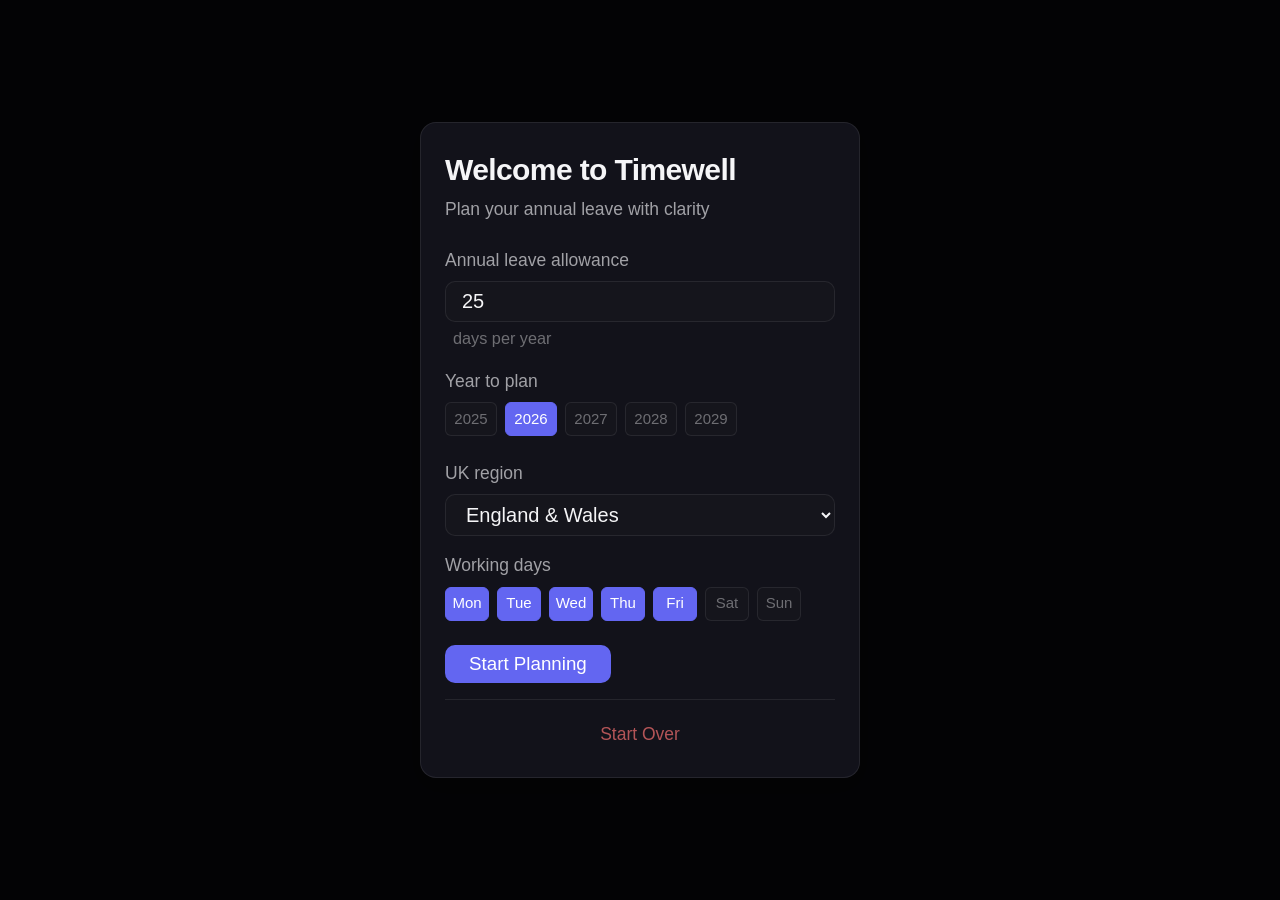
==== index.html @ 7fc9332f "Rebrand to Timewell with major UI/UX improvements - Rename from Leavewise to Timewell throughout - A" ====
<!DOCTYPE html>
<html lang="en">
<head>
    <meta charset="UTF-8">
    <meta name="viewport" content="width=device-width, initial-scale=1.0">
    <title>Timewell - Annual Leave Planner</title>
    <link rel="stylesheet" href="styles.css">
</head>
<body>
    <!-- Clear Toast (outside app so visible over settings) -->
    <div id="clear-toast" class="glass-panel hidden">
        <span>Previously selected days off have been cleared</span>
    </div>

    <!-- Setup Panel - Modal overlay on first load -->
    <div id="setup-overlay" class="overlay">
        <div id="setup-panel" class="glass-panel modal">
            <h1>Welcome to Timewell</h1>
            <p class="subtitle">Plan your annual leave with clarity</p>

            <form id="setup-form">
                <div class="form-group">
                    <label for="allowance">Annual leave allowance</label>
                    <input type="number" id="allowance" min="1" max="50" value="25" required>
                    <span class="hint">days per year</span>
                </div>

                <div class="form-group">
                    <label>Year to plan</label>
                    <div class="year-selector-group">
                        <label class="year-option-label">
                            <input type="radio" name="year" value="2025">
                            <span>2025</span>
                        </label>
                        <label class="year-option-label">
                            <input type="radio" name="year" value="2026" checked>
                            <span>2026</span>
                        </label>
                        <label class="year-option-label">
                            <input type="radio" name="year" value="2027">
                            <span>2027</span>
                        </label>
                        <label class="year-option-label">
                            <input type="radio" name="year" value="2028">
                            <span>2028</span>
                        </label>
                        <label class="year-option-label" title="gosh you plan ahead don't you">
                            <input type="radio" name="year" value="2029">
                            <span>2029</span>
                        </label>
                    </div>
                </div>

                <div class="form-group">
                    <label for="region">UK region</label>
                    <select id="region" required>
                        <option value="england-wales">England & Wales</option>
                        <option value="scotland">Scotland</option>
                    </select>
                </div>

                <div class="form-group">
                    <label>Working days</label>
                    <div class="checkbox-group">
                        <label class="checkbox-label">
                            <input type="checkbox" name="workday" value="1" checked>
                            <span>Mon</span>
                        </label>
                        <label class="checkbox-label">
                            <input type="checkbox" name="workday" value="2" checked>
                            <span>Tue</span>
                        </label>
                        <label class="checkbox-label">
                            <input type="checkbox" name="workday" value="3" checked>
                            <span>Wed</span>
                        </label>
                        <label class="checkbox-label">
                            <input type="checkbox" name="workday" value="4" checked>
                            <span>Thu</span>
                        </label>
                        <label class="checkbox-label">
                            <input type="checkbox" name="workday" value="5" checked>
                            <span>Fri</span>
                        </label>
                        <label class="checkbox-label">
                            <input type="checkbox" name="workday" value="6">
                            <span>Sat</span>
                        </label>
                        <label class="checkbox-label">
                            <input type="checkbox" name="workday" value="0">
                            <span>Sun</span>
                        </label>
                    </div>
                </div>

                <div class="form-actions">
                    <button type="submit" class="btn-primary">Start Planning</button>
                </div>
                <div class="form-actions-secondary">
                    <button type="button" class="btn-danger-text" id="start-over-btn">Start Over</button>
                </div>
            </form>
        </div>
    </div>

    <!-- Label Modal - Shown after drag selection -->
    <div id="label-overlay" class="overlay hidden">
        <div id="label-panel" class="glass-panel modal modal-small">
            <h2>Label this leave</h2>
            <p id="label-summary" class="selection-summary"></p>

            <form id="label-form" autocomplete="off">
                <div class="form-group">
                    <input type="text" id="leave-label" placeholder="e.g. Rome Trip, Christmas" maxlength="30" autofocus autocomplete="off" data-lpignore="true" data-form-type="other">
                </div>

                <div class="modal-actions">
                    <button type="button" class="btn-secondary" id="cancel-label">Cancel</button>
                    <button type="submit" class="btn-primary">Save Leave</button>
                </div>
            </form>
        </div>
    </div>

    <!-- Edit Modal - For editing existing leave blocks -->
    <div id="edit-overlay" class="overlay hidden">
        <div id="edit-panel" class="glass-panel modal modal-small">
            <h2>Edit Leave</h2>
            <p id="edit-summary" class="selection-summary"></p>

            <form id="edit-form">
                <input type="hidden" id="edit-block-id">
                <div class="form-group">
                    <input type="text" id="edit-label" placeholder="Leave label" maxlength="30" required>
                </div>

                <div class="modal-actions">
                    <button type="button" class="btn-danger" id="delete-leave">Delete</button>
                    <button type="button" class="btn-secondary" id="cancel-edit">Cancel</button>
                    <button type="submit" class="btn-primary">Save</button>
                </div>
            </form>
        </div>
    </div>

    <!-- Generate Plan Modal -->
    <div id="plan-overlay" class="overlay hidden">
        <div id="plan-panel" class="glass-panel modal modal-large">
            <h2>Your Leave Plan</h2>

            <div id="plan-content">
                <div id="plan-summary-section">
                    <h3>Days to Book Off</h3>
                    <div id="plan-days-list"></div>
                </div>

                <div id="plan-message-section" class="hidden">
                    <h3>Message for Manager</h3>
                    <div id="plan-message-formatted" class="formatted-message"></div>
                    <div class="copy-actions">
                        <button type="button" class="btn-secondary" id="copy-message">Copy to Clipboard</button>
                    </div>
                </div>
            </div>

            <div class="modal-actions">
                <button type="button" class="btn-primary" id="generate-message-btn">Generate Manager Message</button>
                <button type="button" class="btn-secondary" id="close-plan">Close</button>
            </div>
        </div>
    </div>

    <!-- Main App Container -->
    <div id="app" class="hidden">
        <!-- Header -->
        <header id="header">
            <div class="header-left">
                <h1 class="logo">Timewell</h1>
                <span id="year-display" class="year-badge"></span>
            </div>
            <div class="header-right">
                <button id="settings-btn" class="btn-icon" title="Settings">Settings</button>
                <button id="generate-plan-btn" class="btn-primary">Generate Plan</button>
            </div>
        </header>

        <!-- Live Selection Feedback -->
        <div id="selection-feedback" class="glass-panel hidden">
            <div class="feedback-content">
                <div class="feedback-row">
                    <span class="feedback-label">Leave days:</span>
                    <span id="feedback-days" class="feedback-value"></span>
                </div>
                <div class="feedback-row">
                    <span class="feedback-label">Total days off:</span>
                    <span id="feedback-total" class="feedback-value highlight"></span>
                </div>
            </div>
        </div>

        <!-- Compressed Year Overview (Always visible on right) -->
        <aside id="mini-year-compact" class="glass-panel" title="Click to expand">
            <div class="compact-header">
                <span class="compact-title">Year Overview</span>
                <span class="expand-icon"></span>
            </div>
            <div id="mini-year-compact-grid"></div>
        </aside>

        <!-- Expanded Year Overview Panel (Floating overlay from right) -->
        <aside id="mini-year-sidebar" class="glass-panel hidden">
            <div class="sidebar-header">
                <h3 class="sidebar-title">Year Overview</h3>
                <button id="collapse-sidebar" class="btn-collapse" title="Close">
                    <span class="collapse-icon"></span>
                </button>
            </div>
            <div id="sidebar-content">
                <div id="mini-year"></div>
                <div id="bank-holidays-list">
                    <h4>Bank Holidays</h4>
                    <ul id="bank-holidays-ul"></ul>
                </div>
            </div>
        </aside>

        <!-- Main Content Area -->
        <div id="main-content">
            <!-- Calendar Container -->
            <main id="calendar-container">
                <div id="calendar"></div>
            </main>
        </div>

        <!-- Floating Summary Panel -->
        <aside id="summary-panel" class="glass-panel">
            <div class="summary-row">
                <span class="summary-label">Remaining</span>
                <span id="summary-remaining" class="summary-value highlight">25</span>
            </div>
            <div class="summary-divider"></div>
            <div class="summary-row">
                <span class="summary-label">Leave used</span>
                <span id="summary-used" class="summary-value">0</span>
            </div>
            <div class="summary-row">
                <span class="summary-label">Days off gained</span>
                <span id="summary-gained" class="summary-value">0</span>
            </div>
            <div class="summary-row roi">
                <span class="summary-label">ROI</span>
                <span id="summary-roi" class="summary-value">-</span>
            </div>
        </aside>

        <!-- Undo Toast -->
        <div id="undo-toast" class="glass-panel hidden">
            <span>Leave deleted</span>
            <button id="undo-btn" class="btn-link">Undo</button>
        </div>


        <!-- Click Selection Hint -->
        <div id="click-hint" class="glass-panel hidden">
            <span>Click end date to complete selection</span>
            <button id="hide-hint-forever" class="btn-link">Don't show again</button>
        </div>

        <!-- Footer -->
        <footer id="app-footer">
            <div class="footer-content">
                <div class="footer-designer">
                    <p><strong>Designed and Built<br>by Hal Wall</strong></p>
                </div>
                <div class="footer-about">
                    <p>This is annual leave planning stripped of its usual clunkiness and dressed in clarity. It offers delightful visual insight into your year ahead and calculates the ROI of your relaxation; because if one must escape, one should do it with mathematical precision.</p>
                </div>
                <div class="footer-support">
                    <p><em>A small contribution keeps this alive.</em></p>
                    <a href="https://buymeacoffee.com/halwall" target="_blank" rel="noopener noreferrer" class="coffee-link">Buy me a coffee</a>
                </div>
            </div>
        </footer>
    </div>

    <script src="app.js"></script>
</body>
</html>
---- styles.css ----
/* ==========================================================================
   Timewell - Annual Leave Planner
   Dark glassmorphic theme inspired by Apple, Linear, Arc
   ========================================================================== */

/* CSS Variables */
:root {
    /* Colors */
    --bg-primary: #0d0d12;
    --bg-secondary: #15151c;
    --bg-tertiary: #1c1c26;

    --glass-bg: rgba(25, 25, 35, 0.75);
    --glass-border: rgba(255, 255, 255, 0.08);
    --glass-highlight: rgba(255, 255, 255, 0.05);

    --text-primary: #f5f5f7;
    --text-secondary: #a1a1a6;
    --text-muted: #6e6e73;

    --accent-primary: #6366f1;
    --accent-primary-hover: #818cf8;
    --accent-secondary: #22d3ee;
    --accent-success: #34d399;
    --accent-warning: #fbbf24;
    --accent-danger: #f87171;

    --selection-bg: rgba(99, 102, 241, 0.25);
    --selection-border: rgba(99, 102, 241, 0.5);

    --leave-bg: rgba(34, 211, 238, 0.15);
    --leave-border: rgba(34, 211, 238, 0.4);

    --bank-holiday-bg: rgba(251, 191, 36, 0.1);
    --bank-holiday-border: rgba(251, 191, 36, 0.3);
    --bank-holiday-selection-bg: rgba(251, 191, 36, 0.35);

    --today-ring: rgba(99, 102, 241, 0.6);

    /* Spacing */
    --space-xs: 4px;
    --space-sm: 8px;
    --space-md: 16px;
    --space-lg: 24px;
    --space-xl: 32px;
    --space-2xl: 48px;

    /* Border Radius */
    --radius-sm: 6px;
    --radius-md: 10px;
    --radius-lg: 16px;
    --radius-xl: 24px;

    /* Typography */
    --font-family: -apple-system, BlinkMacSystemFont, 'Segoe UI', Roboto, Oxygen, Ubuntu, sans-serif;
    --font-mono: 'SF Mono', Monaco, 'Cascadia Code', monospace;

    /* Shadows */
    --shadow-sm: 0 2px 8px rgba(0, 0, 0, 0.2);
    --shadow-md: 0 8px 24px rgba(0, 0, 0, 0.3);
    --shadow-lg: 0 16px 48px rgba(0, 0, 0, 0.4);

    /* Transitions */
    --transition-fast: 0.15s ease;
    --transition-normal: 0.25s ease;
    --transition-slow: 0.4s ease;

    /* Layout */
    --sidebar-width: 280px;
}

/* Reset & Base */
*, *::before, *::after {
    box-sizing: border-box;
    margin: 0;
    padding: 0;
}

html {
    font-size: 20px;
    -webkit-font-smoothing: antialiased;
    -moz-osx-font-smoothing: grayscale;
}

body {
    font-family: var(--font-family);
    background: var(--bg-primary);
    color: var(--text-primary);
    min-height: 100vh;
    line-height: 1.5;
}

/* Utility Classes */
.hidden {
    display: none !important;
}

/* Glass Panel Base */
.glass-panel {
    background: var(--glass-bg);
    backdrop-filter: blur(20px);
    -webkit-backdrop-filter: blur(20px);
    border: 1px solid var(--glass-border);
    border-radius: var(--radius-lg);
    box-shadow: var(--shadow-md);
}

/* ==========================================================================
   Overlays & Modals
   ========================================================================== */

.overlay {
    position: fixed;
    inset: 0;
    background: rgba(0, 0, 0, 0.7);
    backdrop-filter: blur(4px);
    display: flex;
    align-items: center;
    justify-content: center;
    z-index: 1000;
    padding: var(--space-lg);
    animation: fadeIn var(--transition-normal);
}

@keyframes fadeIn {
    from { opacity: 0; }
    to { opacity: 1; }
}

.modal {
    padding: var(--space-lg);
    max-width: 440px;
    width: 100%;
    animation: slideUp var(--transition-normal);
}

.modal-small {
    max-width: 360px;
}

.modal-large {
    max-width: 640px;
    max-height: 80vh;
    overflow-y: auto;
}

@keyframes slideUp {
    from {
        opacity: 0;
        transform: translateY(20px);
    }
    to {
        opacity: 1;
        transform: translateY(0);
    }
}

.modal h1 {
    font-size: 1.5rem;
    font-weight: 600;
    margin-bottom: var(--space-xs);
    letter-spacing: -0.02em;
}

.modal h2 {
    font-size: 1.125rem;
    font-weight: 600;
    margin-bottom: var(--space-md);
    letter-spacing: -0.01em;
}

.modal h3 {
    font-size: 0.875rem;
    font-weight: 500;
    color: var(--text-secondary);
    text-transform: uppercase;
    letter-spacing: 0.05em;
    margin-bottom: var(--space-sm);
}

.subtitle {
    color: var(--text-secondary);
    margin-bottom: var(--space-lg);
    font-size: 0.875rem;
}

.selection-summary {
    color: var(--text-secondary);
    font-size: 0.9375rem;
    margin-bottom: var(--space-lg);
    padding: var(--space-sm) var(--space-md);
    background: var(--glass-highlight);
    border-radius: var(--radius-sm);
}

/* ==========================================================================
   Forms
   ========================================================================== */

.form-group {
    margin-bottom: var(--space-md);
}

.form-group label {
    display: block;
    font-size: 0.875rem;
    font-weight: 500;
    color: var(--text-secondary);
    margin-bottom: var(--space-sm);
}

.form-group input[type="number"],
.form-group input[type="text"],
.form-group select,
.form-group textarea {
    width: 100%;
    padding: var(--space-sm) var(--space-md);
    background: var(--bg-secondary);
    border: 1px solid var(--glass-border);
    border-radius: var(--radius-md);
    color: var(--text-primary);
    font-size: 1rem;
    font-family: inherit;
    transition: border-color var(--transition-fast), box-shadow var(--transition-fast);
}

.form-group input:focus,
.form-group select:focus,
.form-group textarea:focus {
    outline: none;
    border-color: var(--accent-primary);
    box-shadow: 0 0 0 3px rgba(99, 102, 241, 0.2);
}

.form-group textarea {
    min-height: 200px;
    resize: vertical;
    font-family: var(--font-mono);
    font-size: 0.875rem;
    line-height: 1.6;
}

.form-group .hint {
    font-size: 0.8125rem;
    color: var(--text-muted);
    margin-left: var(--space-sm);
}

/* Checkbox Group */
.checkbox-group {
    display: flex;
    gap: var(--space-sm);
    flex-wrap: wrap;
    justify-content: flex-start;
}

.checkbox-label {
    width: 44px;
    height: 34px;
    background: var(--bg-secondary);
    border: 1px solid var(--glass-border);
    border-radius: var(--radius-sm);
    cursor: pointer;
    transition: all var(--transition-fast);
    position: relative;
    overflow: hidden;
}

.checkbox-label input {
    position: absolute;
    opacity: 0;
    pointer-events: none;
    width: 0;
    height: 0;
}

.checkbox-label span {
    position: absolute;
    top: 0;
    left: 0;
    right: 0;
    bottom: 0;
    display: flex;
    align-items: center;
    justify-content: center;
    font-size: 0.75rem;
    font-weight: 500;
    color: var(--text-muted);
    transition: color var(--transition-fast);
}

.checkbox-label:hover {
    border-color: var(--accent-primary);
}

.checkbox-label:has(input:checked) {
    background: var(--accent-primary);
    border-color: var(--accent-primary);
}

.checkbox-label:has(input:checked) span {
    color: white;
}

/* Year Selector Group */
.year-selector-group {
    display: flex;
    gap: var(--space-sm);
    flex-wrap: wrap;
    justify-content: flex-start;
}

.year-option-label {
    width: 52px;
    height: 34px;
    background: var(--bg-secondary);
    border: 1px solid var(--glass-border);
    border-radius: var(--radius-sm);
    cursor: pointer;
    transition: all var(--transition-fast);
    position: relative;
    overflow: hidden;
}

.year-option-label input {
    position: absolute;
    opacity: 0;
    pointer-events: none;
    width: 0;
    height: 0;
}

.year-option-label span {
    position: absolute;
    top: 0;
    left: 0;
    right: 0;
    bottom: 0;
    display: flex;
    align-items: center;
    justify-content: center;
    font-size: 0.75rem;
    font-weight: 500;
    color: var(--text-muted);
    transition: color var(--transition-fast);
}

.year-option-label:hover {
    border-color: var(--accent-primary);
}

.year-option-label:has(input:checked) {
    background: var(--accent-primary);
    border-color: var(--accent-primary);
}

.year-option-label:has(input:checked) span {
    color: white;
}

/* ==========================================================================
   Buttons
   ========================================================================== */

.btn-primary {
    display: inline-flex;
    align-items: center;
    justify-content: center;
    padding: var(--space-sm) var(--space-lg);
    background: var(--accent-primary);
    color: white;
    border: none;
    border-radius: var(--radius-md);
    font-size: 0.9375rem;
    font-weight: 500;
    cursor: pointer;
    transition: all var(--transition-fast);
}

.btn-primary:hover {
    background: var(--accent-primary-hover);
    transform: translateY(-1px);
}

.btn-primary:active {
    transform: translateY(0);
}

.btn-secondary {
    display: inline-flex;
    align-items: center;
    justify-content: center;
    padding: var(--space-sm) var(--space-md);
    background: var(--bg-tertiary);
    color: var(--text-primary);
    border: 1px solid var(--glass-border);
    border-radius: var(--radius-md);
    font-size: 0.875rem;
    font-weight: 500;
    cursor: pointer;
    transition: all var(--transition-fast);
}

.btn-secondary:hover {
    background: var(--bg-secondary);
    border-color: var(--text-muted);
}

.btn-danger {
    display: inline-flex;
    align-items: center;
    justify-content: center;
    padding: var(--space-sm) var(--space-md);
    background: transparent;
    color: var(--accent-danger);
    border: 1px solid var(--accent-danger);
    border-radius: var(--radius-md);
    font-size: 0.875rem;
    font-weight: 500;
    cursor: pointer;
    transition: all var(--transition-fast);
}

.btn-danger:hover {
    background: var(--accent-danger);
    color: white;
}

.btn-icon {
    display: inline-flex;
    align-items: center;
    justify-content: center;
    padding: var(--space-sm) var(--space-md);
    background: transparent;
    color: var(--text-secondary);
    border: 1px solid var(--glass-border);
    border-radius: var(--radius-md);
    font-size: 0.8125rem;
    font-weight: 500;
    cursor: pointer;
    transition: all var(--transition-fast);
}

.btn-icon:hover {
    color: var(--text-primary);
    border-color: var(--text-muted);
    background: var(--bg-tertiary);
}

.btn-link {
    background: none;
    border: none;
    color: var(--accent-primary);
    font-size: 0.875rem;
    font-weight: 500;
    cursor: pointer;
    text-decoration: underline;
    text-underline-offset: 2px;
}

.btn-link:hover {
    color: var(--accent-primary-hover);
}

.modal-actions {
    display: flex;
    gap: var(--space-sm);
    justify-content: flex-end;
    margin-top: var(--space-lg);
}

.form-actions {
    margin-top: var(--space-md);
}

.form-actions-secondary {
    margin-top: var(--space-md);
    padding-top: var(--space-md);
    border-top: 1px solid var(--glass-border);
    text-align: center;
}

.btn-danger-text {
    background: none;
    border: none;
    color: var(--accent-danger);
    font-size: 0.875rem;
    font-weight: 500;
    cursor: pointer;
    padding: var(--space-sm);
    opacity: 0.7;
    transition: opacity var(--transition-fast);
}

.btn-danger-text:hover {
    opacity: 1;
    text-decoration: underline;
}

.copy-actions {
    display: flex;
    gap: var(--space-sm);
    margin-top: var(--space-md);
}

/* ==========================================================================
   Header
   ========================================================================== */

#header {
    position: sticky;
    top: 0;
    z-index: 300;
    display: flex;
    align-items: center;
    justify-content: space-between;
    padding: var(--space-md) var(--space-xl);
    background: rgba(13, 13, 18, 0.95);
    backdrop-filter: blur(12px);
    border-bottom: 1px solid var(--glass-border);
}

.header-left {
    display: flex;
    align-items: center;
    gap: var(--space-md);
}

.logo {
    font-size: 1.25rem;
    font-weight: 600;
    letter-spacing: -0.02em;
    background: linear-gradient(135deg, var(--accent-primary), var(--accent-secondary));
    -webkit-background-clip: text;
    -webkit-text-fill-color: transparent;
    background-clip: text;
}

.year-badge {
    padding: var(--space-xs) var(--space-sm);
    background: var(--bg-tertiary);
    border: 1px solid var(--glass-border);
    border-radius: var(--radius-sm);
    font-size: 0.875rem;
    font-weight: 500;
    color: var(--text-secondary);
}


.header-right {
    display: flex;
    align-items: center;
    gap: var(--space-sm);
}


/* ==========================================================================
   Main Content Layout
   ========================================================================== */

#main-content {
    display: flex;
    gap: var(--space-lg);
    padding: var(--space-lg);
    padding-bottom: 120px;
}

/* ==========================================================================
   Mini Year Sidebar (Compact + Expanded Views)
   ========================================================================== */

/* Compact view - positioned in top right */
#mini-year-compact {
    position: fixed;
    top: 90px;
    right: var(--space-xl);
    z-index: 100;
    padding: var(--space-sm) var(--space-md);
    width: 200px;
    cursor: pointer;
    transition: all var(--transition-fast);
}

#mini-year-compact:hover {
    border-color: var(--accent-primary);
    transform: translateY(-2px);
}

.compact-header {
    display: flex;
    align-items: center;
    justify-content: space-between;
    margin-bottom: var(--space-sm);
}

.compact-title {
    font-size: 0.65rem;
    font-weight: 600;
    color: var(--text-secondary);
    text-transform: uppercase;
    letter-spacing: 0.05em;
}

.expand-icon {
    width: 0;
    height: 0;
    border-top: 4px solid transparent;
    border-bottom: 4px solid transparent;
    border-right: 5px solid var(--text-secondary);
    transition: all var(--transition-fast);
}

#mini-year-compact:hover .expand-icon {
    border-right-color: var(--accent-primary);
}

/* Compact mini year grid - super compressed 4x3 */
#mini-year-compact-grid {
    display: grid;
    grid-template-columns: repeat(4, 1fr);
    gap: 2px;
}

.compact-month {
    text-align: center;
}

.compact-month-label {
    font-size: 0.5rem;
    color: var(--text-muted);
    margin-bottom: 1px;
    display: block;
}

.compact-month-days {
    display: grid;
    grid-template-columns: repeat(7, 1fr);
    gap: 0;
}

.compact-day {
    width: 4px;
    height: 4px;
    border-radius: 1px;
    background: var(--bg-tertiary);
}

.compact-day.has-leave {
    background: var(--accent-secondary);
}

.compact-day.is-bank-holiday {
    background: var(--holiday-color);
}

.compact-day.is-weekend {
    background: var(--bg-secondary);
}

.compact-day.is-today {
    background: rgba(52, 211, 153, 0.6);
    box-shadow: 0 0 0 1px var(--accent-success);
}

.compact-day.is-past {
    opacity: 0.35;
}

/* Expanded sidebar - floating overlay from right */
#mini-year-sidebar {
    position: fixed;
    top: 90px;
    right: var(--space-xl);
    z-index: 200;
    width: 620px;
    padding: var(--space-lg);
    max-height: calc(100vh - 100px);
    overflow-y: auto;
    overflow-x: hidden;
    animation: slideInRight var(--transition-normal);
    scrollbar-width: none; /* Firefox */
    -ms-overflow-style: none; /* IE and Edge */
}

#mini-year-sidebar::-webkit-scrollbar {
    display: none; /* Chrome, Safari, Opera */
}

@keyframes slideInRight {
    from {
        opacity: 0;
        transform: translateX(20px);
    }
    to {
        opacity: 1;
        transform: translateX(0);
    }
}

@keyframes slideInLeft {
    from {
        opacity: 0;
        transform: translateX(-20px);
    }
    to {
        opacity: 1;
        transform: translateX(0);
    }
}

#mini-year-sidebar.hidden {
    display: none;
}

.sidebar-header {
    display: flex;
    align-items: center;
    justify-content: space-between;
    margin-bottom: var(--space-md);
}

.sidebar-title {
    font-size: 0.75rem;
    font-weight: 600;
    color: var(--text-secondary);
    text-transform: uppercase;
    letter-spacing: 0.05em;
    margin: 0;
}

.btn-collapse {
    width: 28px;
    height: 28px;
    background: var(--bg-tertiary);
    border: 1px solid var(--glass-border);
    border-radius: var(--radius-sm);
    cursor: pointer;
    display: flex;
    align-items: center;
    justify-content: center;
    transition: all var(--transition-fast);
    font-size: 1rem;
    color: var(--text-secondary);
}

.btn-collapse:hover {
    background: var(--accent-primary);
    border-color: var(--accent-primary);
    color: white;
}

.collapse-icon::before {
    content: '×';
}

#sidebar-content {
    display: flex;
    flex-direction: column;
}

#mini-year {
    display: grid;
    grid-template-columns: repeat(4, 1fr);
    gap: var(--space-md);
    margin-bottom: var(--space-lg);
    width: 100%;
}

.mini-month {
    padding: var(--space-xs);
}

.mini-month-name {
    font-size: 0.625rem;
    font-weight: 600;
    color: var(--text-muted);
    text-transform: uppercase;
    letter-spacing: 0.03em;
    margin-bottom: 2px;
}

.mini-month-grid {
    display: grid;
    grid-template-columns: repeat(7, 1fr);
    gap: 1px;
}

.mini-day {
    width: 100%;
    aspect-ratio: 1;
    font-size: 0.5625rem;
    display: flex;
    align-items: center;
    justify-content: center;
    color: var(--text-muted);
    border-radius: 2px;
}

.mini-day.empty {
    visibility: hidden;
}

.mini-day.weekend {
    color: var(--text-muted);
    opacity: 0.5;
}

.mini-day.bank-holiday {
    background: var(--accent-warning);
    color: var(--bg-primary);
    font-weight: 600;
}

.mini-day.has-leave {
    background: var(--accent-secondary);
    color: var(--bg-primary);
    font-weight: 600;
}

.mini-day.is-today {
    background: rgba(52, 211, 153, 0.5);
    color: var(--accent-success);
    font-weight: 700;
    box-shadow: 0 0 0 1px var(--accent-success);
}

.mini-day.is-past {
    opacity: 0.35;
}

#bank-holidays-list {
    border-top: 1px solid var(--glass-border);
    padding-top: var(--space-md);
}

#bank-holidays-list h4 {
    font-size: 0.6875rem;
    font-weight: 600;
    color: var(--text-secondary);
    text-transform: uppercase;
    letter-spacing: 0.05em;
    margin-bottom: var(--space-sm);
}

#bank-holidays-ul {
    list-style: none;
    font-size: 0.75rem;
    color: var(--text-muted);
}

#bank-holidays-ul li {
    padding: var(--space-xs) 0;
    display: flex;
    align-items: center;
    gap: var(--space-xs);
}

#bank-holidays-ul li::before {
    content: '';
    width: 6px;
    height: 6px;
    background: var(--accent-warning);
    border-radius: 50%;
    flex-shrink: 0;
}

/* ==========================================================================
   Calendar
   ========================================================================== */

#calendar-container {
    flex: 1;
    min-width: 0;
}

#calendar {
    display: flex;
    flex-direction: column;
    max-width: 900px;
    margin: 0 auto;
}

/* Weekday Header - Fixed at top of calendar */
.weekday-header {
    display: grid;
    grid-template-columns: repeat(7, 1fr);
    gap: 2px;
    margin-bottom: var(--space-sm);
    position: sticky;
    top: 60px;
    background: var(--bg-primary);
    padding: var(--space-sm) 0;
    z-index: 10;
}

.weekday-label {
    text-align: center;
    font-size: 0.6875rem;
    font-weight: 600;
    color: var(--text-muted);
    text-transform: uppercase;
    letter-spacing: 0.05em;
    padding: var(--space-xs);
}

/* Continuous weeks grid */
.weeks-container {
    display: flex;
    flex-direction: column;
    gap: 2px;
}

.week-row {
    display: grid;
    grid-template-columns: repeat(7, 1fr);
    gap: 2px;
}

/* Day Tiles - Compact rectangles */
.day-tile {
    height: 32px;
    display: flex;
    align-items: center;
    justify-content: center;
    background: var(--bg-tertiary);
    border: 1px solid transparent;
    border-radius: var(--radius-sm);
    cursor: pointer;
    transition: all var(--transition-fast);
    position: relative;
    user-select: none;
}

/* Alternating month colors */
.day-tile.month-even {
    background: rgba(28, 28, 38, 0.9);
}

.day-tile.month-odd {
    background: rgba(21, 21, 28, 0.9);
}

.day-tile:hover {
    background: rgba(255, 255, 255, 0.05);
    border-color: var(--glass-border);
}

.day-tile.empty {
    background: transparent;
    cursor: default;
    pointer-events: none;
}

.day-content {
    display: flex;
    align-items: center;
    gap: var(--space-xs);
}

.day-number {
    font-size: 0.8125rem;
    font-weight: 500;
    color: var(--text-primary);
}

.month-indicator {
    font-size: 0.625rem;
    font-weight: 600;
    color: var(--accent-primary);
    text-transform: uppercase;
}

.day-tile.empty .day-number {
    visibility: hidden;
}

/* Weekend styling */
.day-tile.weekend {
    background: rgba(255, 255, 255, 0.02) !important;
}

.day-tile.weekend .day-number {
    color: var(--text-muted);
}

.day-tile.weekend.month-even {
    background: rgba(35, 35, 45, 0.5) !important;
}

.day-tile.weekend.month-odd {
    background: rgba(25, 25, 32, 0.5) !important;
}

/* Today */
.day-tile.today {
    background: rgba(52, 211, 153, 0.35);
    border-color: rgba(52, 211, 153, 0.5);
}

.day-tile.today .day-number {
    display: none;
}

.day-tile.today .month-indicator {
    display: none;
}

.day-tile.today::after {
    content: 'TODAY';
    font-size: 0.55rem;
    font-weight: 700;
    color: var(--accent-success);
    letter-spacing: 0.03em;
}

/* Bank Holiday */
.day-tile.bank-holiday {
    background: var(--bank-holiday-bg);
    border-color: var(--bank-holiday-border);
}

.day-tile.bank-holiday .day-number {
    color: var(--accent-warning);
}

.bank-holiday-dot {
    width: 4px;
    height: 4px;
    background: var(--accent-warning);
    border-radius: 50%;
}

/* Non-working day */
.day-tile.non-working {
    background: rgba(255, 255, 255, 0.01);
}

.day-tile.non-working .day-number {
    opacity: 0.4;
}

/* Selection States */
.day-tile.selecting {
    background: var(--selection-bg);
    border-color: var(--selection-border);
}

.day-tile.selecting.bank-holiday {
    background: var(--bank-holiday-selection-bg);
    border-color: var(--accent-warning);
}

.day-tile.selection-start,
.day-tile.selection-end {
    background: var(--accent-primary);
    border-color: var(--accent-primary);
}

.day-tile.selection-start .day-number,
.day-tile.selection-end .day-number {
    color: white;
}

.day-tile.selection-start .month-indicator,
.day-tile.selection-end .month-indicator {
    color: rgba(255, 255, 255, 0.8);
}

/* Leave Block */
.day-tile.has-leave {
    background: var(--leave-bg);
    border-color: var(--leave-border);
}

.day-tile.has-leave .day-number {
    color: var(--accent-secondary);
}

.day-tile.leave-start {
    border-top-left-radius: var(--radius-sm);
    border-bottom-left-radius: var(--radius-sm);
    border-top-right-radius: 0;
    border-bottom-right-radius: 0;
}

.day-tile.leave-end {
    border-top-right-radius: var(--radius-sm);
    border-bottom-right-radius: var(--radius-sm);
    border-top-left-radius: 0;
    border-bottom-left-radius: 0;
}

.day-tile.leave-middle {
    border-radius: 0;
}

.day-tile.leave-single {
    border-radius: var(--radius-sm);
}

/* Leave Label */
.leave-label {
    position: absolute;
    top: -10px;
    left: 2px;
    font-size: 0.5625rem;
    font-weight: 600;
    color: var(--accent-secondary);
    background: var(--bg-primary);
    padding: 1px 4px;
    border-radius: 2px;
    white-space: nowrap;
    text-transform: uppercase;
    letter-spacing: 0.02em;
    z-index: 5;
}

/* Bank Holiday Label */
.bank-holiday-label {
    position: absolute;
    top: -10px;
    left: 2px;
    font-size: 0.5625rem;
    font-weight: 600;
    color: var(--accent-warning);
    background: var(--bg-primary);
    padding: 1px 4px;
    border-radius: 2px;
    white-space: nowrap;
    text-transform: uppercase;
    letter-spacing: 0.02em;
    z-index: 5;
}

/* Edit controls on hover */
.day-tile.has-leave:hover .leave-edit-btn {
    opacity: 1;
}

.leave-edit-btn {
    position: absolute;
    top: 2px;
    right: 2px;
    width: 16px;
    height: 16px;
    background: var(--bg-secondary);
    border: 1px solid var(--glass-border);
    border-radius: 3px;
    display: flex;
    align-items: center;
    justify-content: center;
    font-size: 0.5rem;
    color: var(--text-secondary);
    cursor: pointer;
    opacity: 0;
    transition: opacity var(--transition-fast);
    z-index: 10;
}

.leave-edit-btn:hover {
    background: var(--accent-primary);
    color: white;
    border-color: var(--accent-primary);
}

/* Leave Drag-to-Shift */
body.leave-dragging {
    cursor: ew-resize !important;
    user-select: none;
}

body.leave-dragging * {
    cursor: ew-resize !important;
}

.day-tile.has-leave {
    cursor: ew-resize;
}

.day-tile.dragging {
    opacity: 0.5;
    transform: scale(0.95);
}

.day-tile.drag-preview {
    background: var(--selection-bg) !important;
    border-color: var(--accent-primary) !important;
    box-shadow: 0 0 0 2px rgba(99, 102, 241, 0.3);
}

/* ==========================================================================
   Selection Feedback
   ========================================================================== */

#selection-feedback {
    position: fixed;
    bottom: 32px;
    left: 50%;
    transform: translateX(-50%);
    z-index: 200;
    padding: var(--space-md) var(--space-lg);
    min-width: 200px;
    animation: fadeSlideUp var(--transition-fast);
}

@keyframes fadeSlideUp {
    from {
        opacity: 0;
        transform: translateX(-50%) translateY(10px);
    }
    to {
        opacity: 1;
        transform: translateX(-50%) translateY(0);
    }
}

@keyframes fadeSlideDown {
    from {
        opacity: 0;
        transform: translateX(-50%) translateY(-10px);
    }
    to {
        opacity: 1;
        transform: translateX(-50%) translateY(0);
    }
}

.feedback-content {
    display: flex;
    flex-direction: column;
    gap: var(--space-sm);
}

.feedback-row {
    display: flex;
    justify-content: space-between;
    align-items: center;
    gap: var(--space-lg);
}

.feedback-label {
    font-size: 0.8125rem;
    color: var(--text-secondary);
}

.feedback-value {
    font-size: 1rem;
    font-weight: 600;
    color: var(--text-primary);
}

.feedback-value.highlight {
    color: var(--accent-success);
    font-size: 1.125rem;
}

/* ==========================================================================
   Summary Panel
   ========================================================================== */

#summary-panel {
    position: fixed;
    bottom: var(--space-xl);
    left: var(--space-xl);
    z-index: 100;
    padding: var(--space-lg);
    min-width: 200px;
    cursor: pointer;
    transition: all var(--transition-fast);
}

#summary-panel:hover {
    border-color: var(--accent-primary);
}

.summary-row {
    display: flex;
    justify-content: space-between;
    align-items: center;
    padding: var(--space-xs) 0;
}

.summary-label {
    font-size: 0.8125rem;
    color: var(--text-secondary);
}

.summary-value {
    font-size: 1rem;
    font-weight: 600;
    color: var(--text-primary);
    font-variant-numeric: tabular-nums;
}

.summary-value.highlight {
    color: var(--accent-success);
    font-size: 1.5rem;
}

.summary-divider {
    height: 1px;
    background: var(--glass-border);
    margin: var(--space-sm) 0;
}

.summary-row.roi .summary-value {
    color: var(--accent-secondary);
}

/* ==========================================================================
   Undo Toast
   ========================================================================== */

#undo-toast {
    position: fixed;
    bottom: var(--space-xl);
    left: 50%;
    transform: translateX(-50%);
    z-index: 300;
    padding: var(--space-sm) var(--space-lg);
    display: flex;
    align-items: center;
    gap: var(--space-md);
    font-size: 0.875rem;
    color: var(--text-secondary);
    animation: toastIn var(--transition-normal);
}

#clear-toast {
    position: fixed;
    bottom: var(--space-xl);
    left: 50%;
    transform: translateX(-50%);
    z-index: 1100;
    padding: var(--space-sm) var(--space-lg);
    display: flex;
    align-items: center;
    gap: var(--space-md);
    font-size: 0.875rem;
    color: var(--text-secondary);
    animation: toastIn var(--transition-normal);
}

@keyframes toastIn {
    from {
        opacity: 0;
        transform: translateX(-50%) translateY(20px);
    }
    to {
        opacity: 1;
        transform: translateX(-50%) translateY(0);
    }
}

/* ==========================================================================
   Plan Modal
   ========================================================================== */

#plan-summary-section {
    margin-bottom: var(--space-lg);
}

#plan-days-list {
    display: flex;
    flex-direction: column;
    gap: var(--space-md);
    max-height: 300px;
    overflow-y: auto;
    padding: var(--space-md);
    background: var(--bg-secondary);
    border-radius: var(--radius-md);
}

.plan-month-group {
    padding-bottom: var(--space-sm);
}

.plan-month-group:not(:last-child) {
    border-bottom: 1px solid var(--glass-border);
}

.plan-month-name {
    font-size: 0.75rem;
    font-weight: 600;
    color: var(--accent-primary);
    text-transform: uppercase;
    letter-spacing: 0.05em;
    margin-bottom: var(--space-xs);
}

.plan-days {
    display: flex;
    flex-wrap: wrap;
    gap: var(--space-xs);
}

.plan-day {
    padding: 2px 8px;
    background: var(--leave-bg);
    border: 1px solid var(--leave-border);
    border-radius: var(--radius-sm);
    font-size: 0.75rem;
    color: var(--accent-secondary);
}

.plan-day .leave-name {
    font-size: 0.625rem;
    color: var(--text-muted);
    margin-left: var(--space-xs);
}

/* Formatted Message */
#plan-message-section {
    margin-top: var(--space-lg);
    padding-top: var(--space-lg);
    border-top: 1px solid var(--glass-border);
}

.formatted-message {
    background: var(--bg-secondary);
    border-radius: var(--radius-md);
    padding: var(--space-lg);
    font-size: 0.875rem;
    line-height: 1.8;
}

.formatted-message .greeting {
    margin-bottom: var(--space-md);
}

.formatted-message .intro {
    margin-bottom: var(--space-md);
    color: var(--text-secondary);
}

.formatted-message .leave-list {
    list-style: none;
    margin-bottom: var(--space-md);
}

.formatted-message .leave-list li {
    padding: var(--space-xs) 0;
    padding-left: var(--space-md);
    position: relative;
}

.formatted-message .leave-list li::before {
    content: '•';
    position: absolute;
    left: 0;
    color: var(--accent-secondary);
}

.formatted-message .sign-off {
    color: var(--text-secondary);
}

/* ==========================================================================
   Scrollbar
   ========================================================================== */

::-webkit-scrollbar {
    width: 8px;
    height: 8px;
}

::-webkit-scrollbar-track {
    background: transparent;
}

::-webkit-scrollbar-thumb {
    background: var(--bg-tertiary);
    border-radius: 4px;
}

::-webkit-scrollbar-thumb:hover {
    background: var(--text-muted);
}

/* ==========================================================================
   Responsive Adjustments
   ========================================================================== */

@media (max-width: 900px) {
    #mini-year-sidebar,
    #mini-year-compact {
        display: none;
    }

    #main-content {
        padding: var(--space-md);
    }
}

@media (max-width: 768px) {
    #header {
        padding: var(--space-sm) var(--space-md);
    }

    .day-tile {
        height: 28px;
    }

    .day-number {
        font-size: 0.75rem;
    }

    #summary-panel {
        bottom: var(--space-md);
        right: var(--space-md);
        left: var(--space-md);
        min-width: auto;
    }
}

/* ==========================================================================
   Click Selection Hint
   ========================================================================== */

#click-hint {
    position: fixed;
    top: 80px;
    left: 50%;
    transform: translateX(-50%);
    z-index: 200;
    padding: var(--space-sm) var(--space-lg);
    display: flex;
    align-items: center;
    gap: var(--space-md);
    font-size: 0.875rem;
    color: var(--text-secondary);
    animation: fadeSlideDown var(--transition-fast);
}

#click-hint span {
    color: var(--accent-primary);
    font-weight: 500;
}

/* ==========================================================================
   Footer
   ========================================================================== */

#app-footer {
    margin-top: var(--space-2xl);
    padding: var(--space-xl) var(--space-2xl);
    background: var(--glass-bg);
    border-top: 1px solid var(--glass-border);
}

.footer-content {
    display: grid;
    grid-template-columns: 180px minmax(300px, 600px) 180px;
    gap: var(--space-xl);
    align-items: start;
    justify-content: space-between;
}

.footer-designer p {
    margin: 0;
    font-size: 0.875rem;
    color: var(--text-secondary);
}

.footer-designer strong {
    color: var(--text-primary);
    font-weight: 600;
}

.footer-bio {
    font-size: 0.75rem !important;
    color: var(--text-muted) !important;
    margin-top: var(--space-xs) !important;
}

.footer-about p {
    margin: 0;
    font-size: 0.8125rem;
    color: var(--text-muted);
    line-height: 1.6;
}

.footer-support {
    text-align: right;
}

.footer-support p {
    margin: 0 0 var(--space-sm) 0;
    font-size: 0.8125rem;
    color: var(--text-muted);
}

.coffee-link {
    display: inline-block;
    padding: var(--space-sm) var(--space-md);
    background: linear-gradient(135deg, #FFDD00, #FBB034);
    color: #000;
    font-size: 0.8125rem;
    font-weight: 600;
    text-decoration: none;
    border-radius: var(--radius-md);
    transition: all var(--transition-fast);
}

.coffee-link:hover {
    transform: translateY(-2px);
    box-shadow: 0 4px 12px rgba(251, 176, 52, 0.3);
}

@media (max-width: 768px) {
    .footer-content {
        grid-template-columns: 1fr;
        text-align: center;
    }

    .footer-support {
        text-align: center;
    }
}

/* ==========================================================================
   Summary Panel Expanded State
   ========================================================================== */

#summary-panel.expanded {
    min-width: 320px;
}

.summary-expanded-content {
    margin-top: var(--space-md);
    padding-top: var(--space-md);
    border-top: 1px solid var(--glass-border);
}

.roi-explanation {
    font-size: 0.75rem;
    color: var(--text-muted);
    line-height: 1.6;
}

.roi-explanation h4 {
    font-size: 0.8125rem;
    font-weight: 600;
    color: var(--text-secondary);
    margin-bottom: var(--space-sm);
}

.roi-explanation p {
    margin-bottom: var(--space-sm);
}

.roi-explanation ul {
    list-style: none;
    padding-left: var(--space-md);
}

.roi-explanation li {
    position: relative;
    margin-bottom: var(--space-xs);
}

.roi-explanation li::before {
    content: '•';
    position: absolute;
    left: calc(-1 * var(--space-md));
    color: var(--accent-secondary);
}
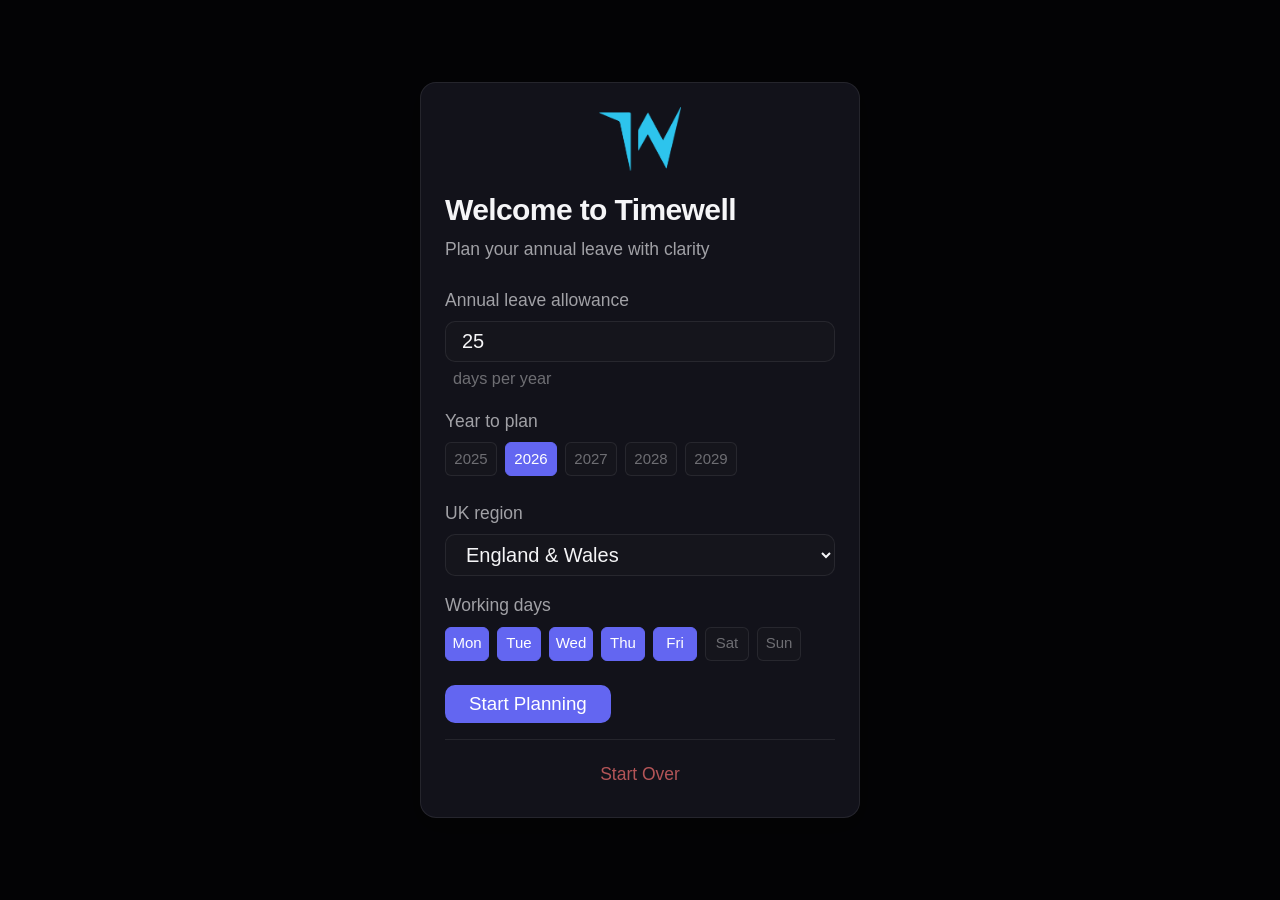
==== commit 4174c21f: "Add Timewell logo as favicon, header icon, setup screen, and README" ====
--- a/index.html
+++ b/index.html
@@ -4,6 +4,7 @@
     <meta charset="UTF-8">
     <meta name="viewport" content="width=device-width, initial-scale=1.0">
     <title>Timewell - Annual Leave Planner</title>
+    <link rel="icon" type="image/png" href="twAsset_logo.png">
     <link rel="stylesheet" href="styles.css">
 </head>
 <body>
@@ -15,6 +16,7 @@
     <!-- Setup Panel - Modal overlay on first load -->
     <div id="setup-overlay" class="overlay">
         <div id="setup-panel" class="glass-panel modal">
+            <img src="twAsset_logo.png" alt="Timewell" class="setup-logo">
             <h1>Welcome to Timewell</h1>
             <p class="subtitle">Plan your annual leave with clarity</p>
 
@@ -175,6 +177,7 @@
         <!-- Header -->
         <header id="header">
             <div class="header-left">
+                <img src="twAsset_logo.png" alt="Timewell" class="logo-icon">
                 <h1 class="logo">Timewell</h1>
                 <span id="year-display" class="year-badge"></span>
             </div>
--- a/styles.css
+++ b/styles.css
@@ -153,6 +153,14 @@
         opacity: 1;
         transform: translateY(0);
     }
+}
+
+.setup-logo {
+    display: block;
+    height: 64px;
+    width: auto;
+    object-fit: contain;
+    margin: 0 auto var(--space-md);
 }
 
 .modal h1 {
@@ -524,6 +532,12 @@
     display: flex;
     align-items: center;
     gap: var(--space-md);
+}
+
+.logo-icon {
+    height: 32px;
+    width: auto;
+    object-fit: contain;
 }
 
 .logo {
@@ -1550,7 +1564,7 @@
 
 .footer-content {
     display: grid;
-    grid-template-columns: 180px minmax(300px, 600px) 180px;
+    grid-template-columns: 180px minmax(300px, 750px) 180px;
     gap: var(--space-xl);
     align-items: start;
     justify-content: space-between;
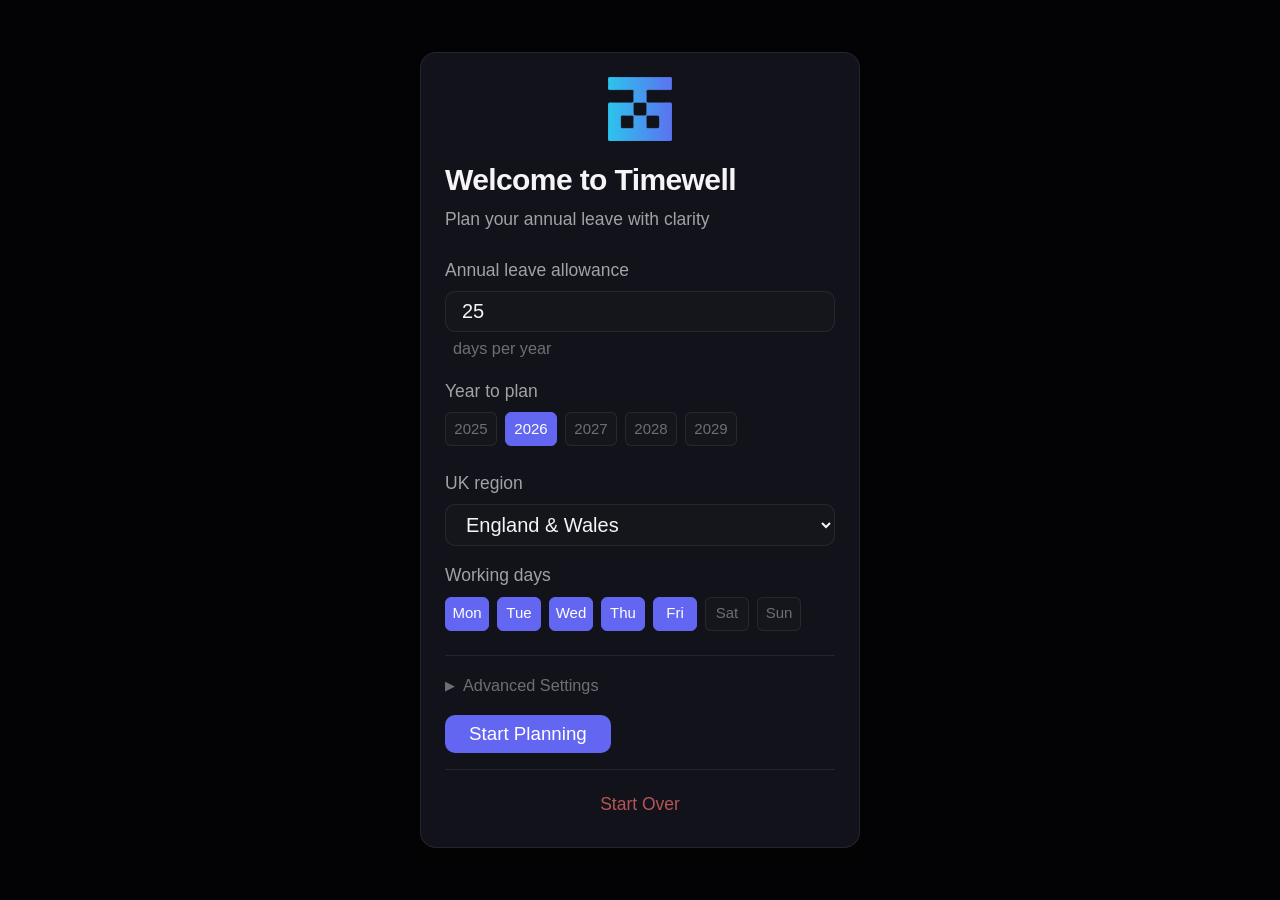
==== commit d9898b43: "Add advanced settings, calendar improvements, and social sharing - Add collapsible Advanced Settings" ====
--- a/index.html
+++ b/index.html
@@ -4,6 +4,20 @@
     <meta charset="UTF-8">
     <meta name="viewport" content="width=device-width, initial-scale=1.0">
     <title>Timewell - Annual Leave Planner</title>
+    <meta name="description" content="Plan your annual leave with clarity. Visual leave planning with ROI calculations for your time off.">
+
+    <!-- Open Graph / Social Media -->
+    <meta property="og:type" content="website">
+    <meta property="og:title" content="Timewell - Annual Leave Planner">
+    <meta property="og:description" content="Plan your annual leave with clarity. Visual leave planning with ROI calculations for your time off.">
+    <meta property="og:image" content="social_banner.jpg">
+
+    <!-- Twitter Card -->
+    <meta name="twitter:card" content="summary_large_image">
+    <meta name="twitter:title" content="Timewell - Annual Leave Planner">
+    <meta name="twitter:description" content="Plan your annual leave with clarity. Visual leave planning with ROI calculations for your time off.">
+    <meta name="twitter:image" content="social_banner.jpg">
+
     <link rel="icon" type="image/png" href="twAsset_logo.png">
     <link rel="stylesheet" href="styles.css">
 </head>
@@ -92,6 +106,48 @@
                             <input type="checkbox" name="workday" value="0">
                             <span>Sun</span>
                         </label>
+                    </div>
+                </div>
+
+                <!-- Advanced Settings -->
+                <div class="advanced-settings-section">
+                    <button type="button" class="advanced-toggle" id="advanced-toggle">
+                        <span class="toggle-icon">▶</span>
+                        <span>Advanced Settings</span>
+                    </button>
+                    <div class="advanced-content hidden" id="advanced-content">
+                        <div class="form-group">
+                            <label class="toggle-label">
+                                <input type="checkbox" id="include-bank-holidays" checked>
+                                <span class="toggle-switch"></span>
+                                <span class="toggle-text">Bank holidays are free (don't count as leave)</span>
+                            </label>
+                            <p class="hint advanced-hint">Turn off if you must use annual leave for bank holidays</p>
+                        </div>
+
+                        <div class="form-group">
+                            <label>Leave year starts</label>
+                            <div class="leave-year-start">
+                                <select id="leave-year-month">
+                                    <option value="0" selected>January</option>
+                                    <option value="1">February</option>
+                                    <option value="2">March</option>
+                                    <option value="3">April</option>
+                                    <option value="4">May</option>
+                                    <option value="5">June</option>
+                                    <option value="6">July</option>
+                                    <option value="7">August</option>
+                                    <option value="8">September</option>
+                                    <option value="9">October</option>
+                                    <option value="10">November</option>
+                                    <option value="11">December</option>
+                                </select>
+                                <select id="leave-year-day">
+                                    <option value="1" selected>1</option>
+                                </select>
+                            </div>
+                            <p class="hint advanced-hint">For April-April leave years, select April 1st</p>
+                        </div>
                     </div>
                 </div>
 
@@ -198,6 +254,10 @@
                     <span class="feedback-label">Total days off:</span>
                     <span id="feedback-total" class="feedback-value highlight"></span>
                 </div>
+                <div class="feedback-row roi">
+                    <span class="feedback-label">ROI:</span>
+                    <span id="feedback-roi" class="feedback-value"></span>
+                </div>
             </div>
         </div>
 
--- a/styles.css
+++ b/styles.css
@@ -531,7 +531,11 @@
 .header-left {
     display: flex;
     align-items: center;
-    gap: var(--space-md);
+    gap: var(--space-sm);
+}
+
+.header-left .year-badge {
+    margin-left: var(--space-sm);
 }
 
 .logo-icon {
@@ -1044,13 +1048,21 @@
     border-radius: 50%;
 }
 
-/* Non-working day */
+/* Non-working day - same styling as weekends */
 .day-tile.non-working {
-    background: rgba(255, 255, 255, 0.01);
+    background: rgba(255, 255, 255, 0.02) !important;
 }
 
 .day-tile.non-working .day-number {
-    opacity: 0.4;
+    color: var(--text-muted);
+}
+
+.day-tile.non-working.month-even {
+    background: rgba(35, 35, 45, 0.5) !important;
+}
+
+.day-tile.non-working.month-odd {
+    background: rgba(25, 25, 32, 0.5) !important;
 }
 
 /* Selection States */
@@ -1146,6 +1158,16 @@
     z-index: 5;
 }
 
+/* Dual labels - when leave starts on a bank holiday */
+.day-tile.dual-labels .bank-holiday-label {
+    left: 2px;
+}
+
+.day-tile.dual-labels .leave-label {
+    left: auto;
+    right: 2px;
+}
+
 /* Edit controls on hover */
 .day-tile.has-leave:hover .leave-edit-btn {
     opacity: 1;
@@ -1266,6 +1288,10 @@
 .feedback-value.highlight {
     color: var(--accent-success);
     font-size: 1.125rem;
+}
+
+.feedback-row.roi .feedback-value {
+    color: var(--accent-secondary);
 }
 
 /* ==========================================================================
@@ -1679,3 +1705,130 @@
     left: calc(-1 * var(--space-md));
     color: var(--accent-secondary);
 }
+
+/* ==========================================================================
+   Advanced Settings
+   ========================================================================== */
+
+.advanced-settings-section {
+    margin-top: var(--space-md);
+    padding-top: var(--space-md);
+    border-top: 1px solid var(--glass-border);
+}
+
+.advanced-toggle {
+    display: flex;
+    align-items: center;
+    gap: var(--space-sm);
+    background: none;
+    border: none;
+    color: var(--text-muted);
+    font-size: 0.8125rem;
+    font-weight: 500;
+    cursor: pointer;
+    padding: var(--space-xs) 0;
+    transition: color var(--transition-fast);
+}
+
+.advanced-toggle:hover {
+    color: var(--text-secondary);
+}
+
+.advanced-toggle .toggle-icon {
+    font-size: 0.625rem;
+    transition: transform var(--transition-fast);
+}
+
+.advanced-toggle.open .toggle-icon {
+    transform: rotate(90deg);
+}
+
+.advanced-content {
+    padding-top: var(--space-md);
+}
+
+.advanced-hint {
+    margin-top: var(--space-xs);
+    margin-left: 0;
+}
+
+/* Toggle Switch */
+.toggle-label {
+    display: flex;
+    align-items: center;
+    gap: var(--space-sm);
+    cursor: pointer;
+}
+
+.toggle-label input[type="checkbox"] {
+    position: absolute;
+    opacity: 0;
+    width: 0;
+    height: 0;
+}
+
+.toggle-switch {
+    position: relative;
+    width: 40px;
+    height: 22px;
+    background: var(--bg-tertiary);
+    border: 1px solid var(--glass-border);
+    border-radius: 11px;
+    transition: all var(--transition-fast);
+    flex-shrink: 0;
+}
+
+.toggle-switch::after {
+    content: '';
+    position: absolute;
+    top: 2px;
+    left: 2px;
+    width: 16px;
+    height: 16px;
+    background: var(--text-muted);
+    border-radius: 50%;
+    transition: all var(--transition-fast);
+}
+
+.toggle-label input:checked + .toggle-switch {
+    background: var(--accent-primary);
+    border-color: var(--accent-primary);
+}
+
+.toggle-label input:checked + .toggle-switch::after {
+    left: 20px;
+    background: white;
+}
+
+.toggle-text {
+    font-size: 0.875rem;
+    color: var(--text-secondary);
+}
+
+/* Leave Year Start Selects */
+.leave-year-start {
+    display: flex;
+    gap: var(--space-sm);
+}
+
+.leave-year-start select {
+    flex: 1;
+    padding: var(--space-sm) var(--space-md);
+    background: var(--bg-secondary);
+    border: 1px solid var(--glass-border);
+    border-radius: var(--radius-md);
+    color: var(--text-primary);
+    font-size: 0.875rem;
+    font-family: inherit;
+    cursor: pointer;
+}
+
+.leave-year-start select:focus {
+    outline: none;
+    border-color: var(--accent-primary);
+    box-shadow: 0 0 0 3px rgba(99, 102, 241, 0.2);
+}
+
+#leave-year-day {
+    max-width: 80px;
+}
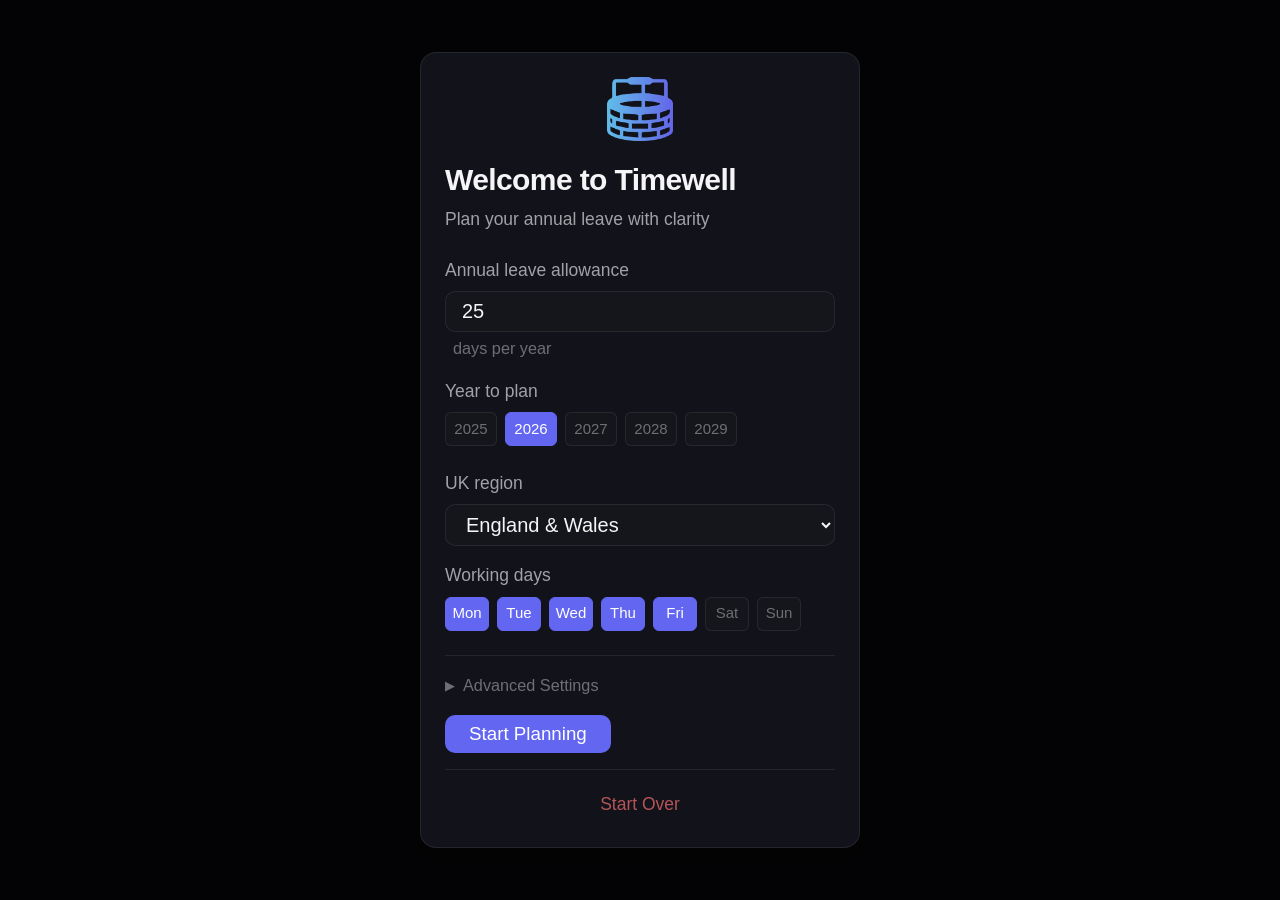
==== commit 4857ec6c: "Improve advanced settings and leave year customization - Fix bank holiday toggle: checkbox now means" ====
--- a/index.html
+++ b/index.html
@@ -8,15 +8,16 @@
 
     <!-- Open Graph / Social Media -->
     <meta property="og:type" content="website">
+    <meta property="og:url" content="https://timewell.uk/">
     <meta property="og:title" content="Timewell - Annual Leave Planner">
     <meta property="og:description" content="Plan your annual leave with clarity. Visual leave planning with ROI calculations for your time off.">
-    <meta property="og:image" content="social_banner.jpg">
+    <meta property="og:image" content="https://timewell.uk/social_banner.jpg">
 
     <!-- Twitter Card -->
     <meta name="twitter:card" content="summary_large_image">
     <meta name="twitter:title" content="Timewell - Annual Leave Planner">
     <meta name="twitter:description" content="Plan your annual leave with clarity. Visual leave planning with ROI calculations for your time off.">
-    <meta name="twitter:image" content="social_banner.jpg">
+    <meta name="twitter:image" content="https://timewell.uk/social_banner.jpg">
 
     <link rel="icon" type="image/png" href="twAsset_logo.png">
     <link rel="stylesheet" href="styles.css">
@@ -118,11 +119,11 @@
                     <div class="advanced-content hidden" id="advanced-content">
                         <div class="form-group">
                             <label class="toggle-label">
-                                <input type="checkbox" id="include-bank-holidays" checked>
+                                <input type="checkbox" id="bank-holidays-use-al">
                                 <span class="toggle-switch"></span>
-                                <span class="toggle-text">Bank holidays are free (don't count as leave)</span>
+                                <span class="toggle-text">Bank holidays require annual leave</span>
                             </label>
-                            <p class="hint advanced-hint">Turn off if you must use annual leave for bank holidays</p>
+                            <p class="hint advanced-hint">Check this if you must use AL to take bank holidays off</p>
                         </div>
 
                         <div class="form-group">
@@ -233,8 +234,7 @@
         <!-- Header -->
         <header id="header">
             <div class="header-left">
-                <img src="twAsset_logo.png" alt="Timewell" class="logo-icon">
-                <h1 class="logo">Timewell</h1>
+                <img src="main_logo.png" alt="Timewell" class="logo-main">
                 <span id="year-display" class="year-badge"></span>
             </div>
             <div class="header-right">
--- a/styles.css
+++ b/styles.css
@@ -131,6 +131,8 @@
     padding: var(--space-lg);
     max-width: 440px;
     width: 100%;
+    max-height: 90vh;
+    overflow-y: auto;
     animation: slideUp var(--transition-normal);
 }
 
@@ -531,15 +533,17 @@
 .header-left {
     display: flex;
     align-items: center;
-    gap: var(--space-sm);
-}
-
-.header-left .year-badge {
-    margin-left: var(--space-sm);
+    gap: var(--space-md);
 }
 
 .logo-icon {
     height: 32px;
+    width: auto;
+    object-fit: contain;
+}
+
+.logo-main {
+    height: 28px;
     width: auto;
     object-fit: contain;
 }
@@ -1748,16 +1752,27 @@
 }
 
 .advanced-hint {
-    margin-top: var(--space-xs);
-    margin-left: 0;
+    margin-top: var(--space-sm);
+    margin-left: var(--space-sm);
+    font-size: 0.75rem;
 }
 
 /* Toggle Switch */
 .toggle-label {
     display: flex;
     align-items: center;
-    gap: var(--space-sm);
+    gap: var(--space-md);
     cursor: pointer;
+    padding: var(--space-sm) var(--space-md);
+    background: var(--bg-secondary);
+    border: 1px solid var(--glass-border);
+    border-radius: var(--radius-md);
+    transition: all var(--transition-fast);
+}
+
+.toggle-label:hover {
+    border-color: var(--accent-primary);
+    background: var(--bg-tertiary);
 }
 
 .toggle-label input[type="checkbox"] {
@@ -1765,15 +1780,16 @@
     opacity: 0;
     width: 0;
     height: 0;
+    pointer-events: none;
 }
 
 .toggle-switch {
     position: relative;
-    width: 40px;
-    height: 22px;
-    background: var(--bg-tertiary);
+    width: 44px;
+    height: 24px;
+    background: var(--bg-primary);
     border: 1px solid var(--glass-border);
-    border-radius: 11px;
+    border-radius: 12px;
     transition: all var(--transition-fast);
     flex-shrink: 0;
 }
@@ -1781,8 +1797,8 @@
 .toggle-switch::after {
     content: '';
     position: absolute;
-    top: 2px;
-    left: 2px;
+    top: 3px;
+    left: 3px;
     width: 16px;
     height: 16px;
     background: var(--text-muted);
@@ -1796,13 +1812,18 @@
 }
 
 .toggle-label input:checked + .toggle-switch::after {
-    left: 20px;
+    left: 23px;
     background: white;
 }
 
 .toggle-text {
     font-size: 0.875rem;
     color: var(--text-secondary);
+    flex: 1;
+}
+
+.toggle-label:has(input:checked) .toggle-text {
+    color: var(--text-primary);
 }
 
 /* Leave Year Start Selects */
